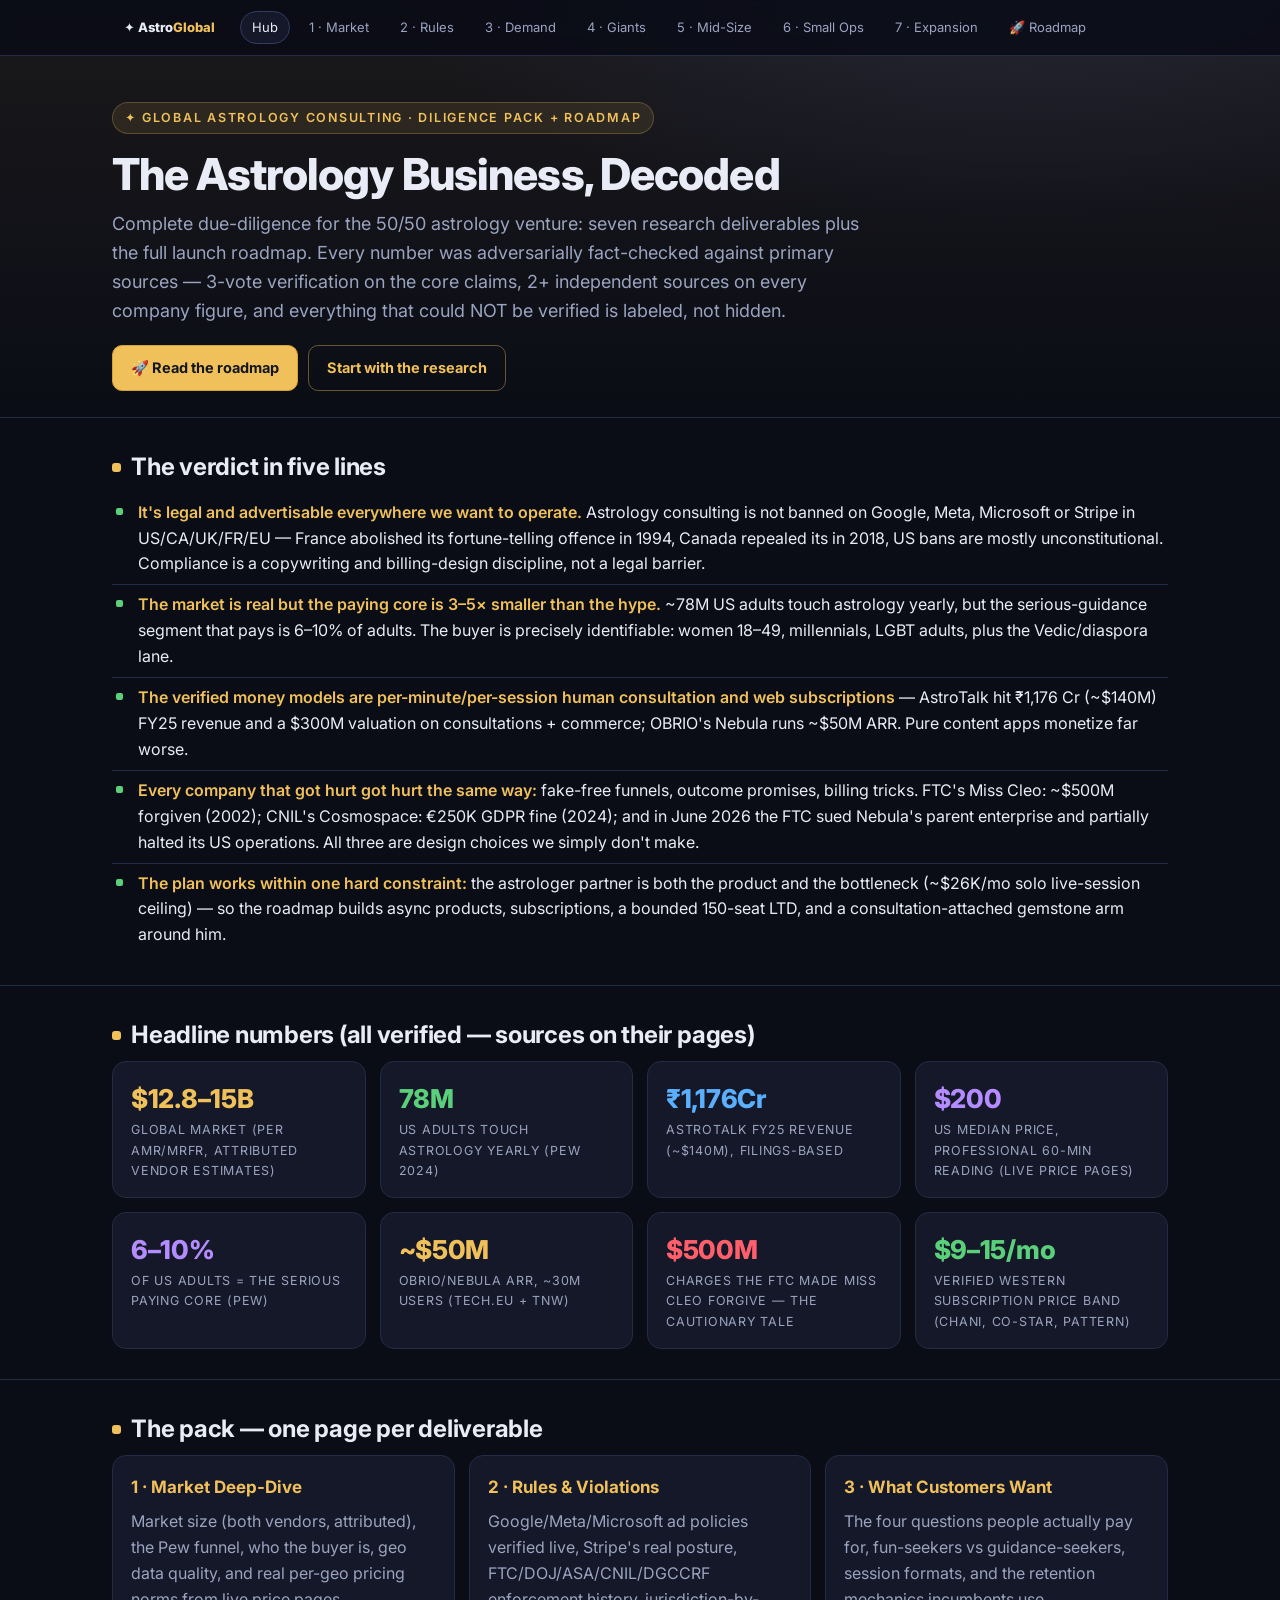
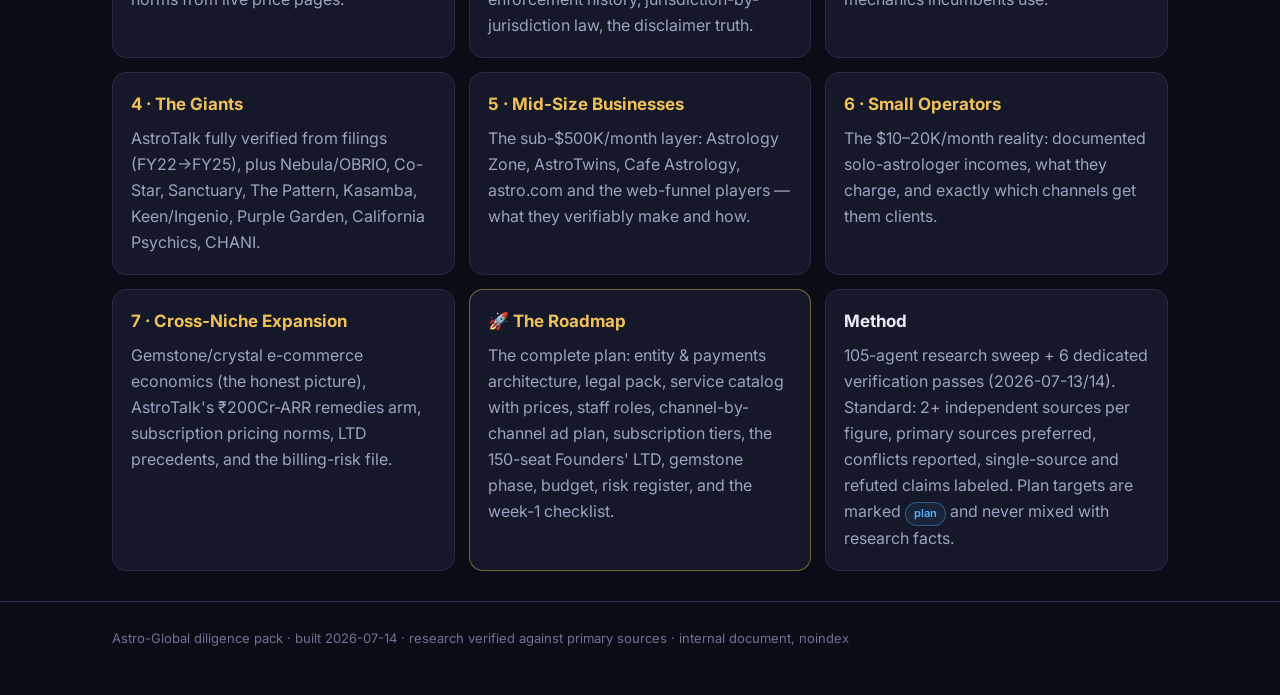
==== index.html @ 27e98808 "Astro-Global diligence pack: 7 research pages + roadmap Co-Authored-By: Claude Fable 5 <noreply@anth" ====
<!doctype html><html lang="en"><head>
<meta charset="utf-8"><meta name="viewport" content="width=device-width,initial-scale=1">
<meta name="robots" content="noindex,nofollow">
<link rel="icon" href="assets/favicon.svg" type="image/svg+xml"><meta name="theme-color" content="#0b0d16">
<title>Astro-Global — Astrology Business Diligence & Roadmap</title>
<meta name="description" content="Complete due-diligence pack for the global astrology consulting business: market, rules, demand, case studies, and the launch roadmap.">
<link rel="preconnect" href="https://fonts.googleapis.com"><link rel="preconnect" href="https://fonts.gstatic.com" crossorigin><link href="https://fonts.googleapis.com/css2?family=Inter:wght@400;500;600;700;800&display=swap" rel="stylesheet">
<link rel="stylesheet" href="assets/style.css">
</head><body>
<nav class="toc"><div class="wrap"><a class="brand" href="index.html">✦ Astro<span>Global</span></a><a class="on" href="index.html">Hub</a><a href="market.html">1 · Market</a><a href="rules.html">2 · Rules</a><a href="demand.html">3 · Demand</a><a href="giants.html">4 · Giants</a><a href="midsize.html">5 · Mid-Size</a><a href="small.html">6 · Small Ops</a><a href="expansion.html">7 · Expansion</a><a href="roadmap.html">🚀 Roadmap</a></div></nav>

<header class="hero"><div class="wrap">
<span class="kicker">✦ Global Astrology Consulting · Diligence Pack + Roadmap</span>
<h1>The Astrology Business, Decoded</h1>
<p class="lede">Complete due-diligence for the 50/50 astrology venture: seven research deliverables plus the full launch roadmap. Every number was adversarially fact-checked against primary sources — 3-vote verification on the core claims, 2+ independent sources on every company figure, and everything that could NOT be verified is labeled, not hidden.</p>
<div class="pill-row"><a class="btn" href="roadmap.html">🚀 Read the roadmap</a><a class="btn ghost" href="market.html">Start with the research</a></div>
</div></header>

<section id="verdict"><div class="wrap">
<h2><span class="dot"></span>The verdict in five lines</h2>
<ul class="clean">
<li><span class="k">It's legal and advertisable everywhere we want to operate.</span> Astrology consulting is not banned on Google, Meta, Microsoft or Stripe in US/CA/UK/FR/EU — France abolished its fortune-telling offence in 1994, Canada repealed its in 2018, US bans are mostly unconstitutional. Compliance is a copywriting and billing-design discipline, not a legal barrier.</li>
<li><span class="k">The market is real but the paying core is 3–5× smaller than the hype.</span> ~78M US adults touch astrology yearly, but the serious-guidance segment that pays is 6–10% of adults. The buyer is precisely identifiable: women 18–49, millennials, LGBT adults, plus the Vedic/diaspora lane.</li>
<li><span class="k">The verified money models are per-minute/per-session human consultation and web subscriptions</span> — AstroTalk hit ₹1,176 Cr (~$140M) FY25 revenue and a $300M valuation on consultations + commerce; OBRIO's Nebula runs ~$50M ARR. Pure content apps monetize far worse.</li>
<li><span class="k">Every company that got hurt got hurt the same way:</span> fake-free funnels, outcome promises, billing tricks. FTC's Miss Cleo: ~$500M forgiven (2002); CNIL's Cosmospace: €250K GDPR fine (2024); and in June 2026 the FTC sued Nebula's parent enterprise and partially halted its US operations. All three are design choices we simply don't make.</li>
<li><span class="k">The plan works within one hard constraint:</span> the astrologer partner is both the product and the bottleneck (~$26K/mo solo live-session ceiling) — so the roadmap builds async products, subscriptions, a bounded 150-seat LTD, and a consultation-attached gemstone arm around him.</li>
</ul>
</div></section>

<section id="stats"><div class="wrap">
<h2><span class="dot"></span>Headline numbers (all verified — sources on their pages)</h2>
<div class="grid g4">
<div class="stat mar"><div class="n">$12.8–15B</div><div class="l">Global market (per AMR/MRFR, attributed vendor estimates)</div></div>
<div class="stat leaf"><div class="n">78M</div><div class="l">US adults touch astrology yearly (Pew 2024)</div></div>
<div class="stat sky"><div class="n">₹1,176Cr</div><div class="l">AstroTalk FY25 revenue (~$140M), filings-based</div></div>
<div class="stat berry"><div class="n">$200</div><div class="l">US median price, professional 60-min reading (live price pages)</div></div>
</div>
<div class="grid g4" style="margin-top:14px">
<div class="stat berry"><div class="n">6–10%</div><div class="l">Of US adults = the serious paying core (Pew)</div></div>
<div class="stat mar"><div class="n">~$50M</div><div class="l">OBRIO/Nebula ARR, ~30M users (Tech.eu + TNW)</div></div>
<div class="stat chili"><div class="n">$500M</div><div class="l">Charges the FTC made Miss Cleo forgive — the cautionary tale</div></div>
<div class="stat leaf"><div class="n">$9–15/mo</div><div class="l">Verified Western subscription price band (CHANI, Co-Star, Pattern)</div></div>
</div>
</div></section>

<section id="pages"><div class="wrap">
<h2><span class="dot"></span>The pack — one page per deliverable</h2>
<div class="grid g3">
<div class="card"><h3><a href="market.html">1 · Market Deep-Dive</a></h3><p style="color:var(--muted);margin:.3em 0 0">Market size (both vendors, attributed), the Pew funnel, who the buyer is, geo data quality, and real per-geo pricing norms from live price pages.</p></div>
<div class="card"><h3><a href="rules.html">2 · Rules & Violations</a></h3><p style="color:var(--muted);margin:.3em 0 0">Google/Meta/Microsoft ad policies verified live, Stripe's real posture, FTC/DOJ/ASA/CNIL/DGCCRF enforcement history, jurisdiction-by-jurisdiction law, the disclaimer truth.</p></div>
<div class="card"><h3><a href="demand.html">3 · What Customers Want</a></h3><p style="color:var(--muted);margin:.3em 0 0">The four questions people actually pay for, fun-seekers vs guidance-seekers, session formats, and the retention mechanics incumbents use.</p></div>
<div class="card"><h3><a href="giants.html">4 · The Giants</a></h3><p style="color:var(--muted);margin:.3em 0 0">AstroTalk fully verified from filings (FY22→FY25), plus Nebula/OBRIO, Co-Star, Sanctuary, The Pattern, Kasamba, Keen/Ingenio, Purple Garden, California Psychics, CHANI.</p></div>
<div class="card"><h3><a href="midsize.html">5 · Mid-Size Businesses</a></h3><p style="color:var(--muted);margin:.3em 0 0">The sub-$500K/month layer: Astrology Zone, AstroTwins, Cafe Astrology, astro.com and the web-funnel players — what they verifiably make and how.</p></div>
<div class="card"><h3><a href="small.html">6 · Small Operators</a></h3><p style="color:var(--muted);margin:.3em 0 0">The $10–20K/month reality: documented solo-astrologer incomes, what they charge, and exactly which channels get them clients.</p></div>
<div class="card"><h3><a href="expansion.html">7 · Cross-Niche Expansion</a></h3><p style="color:var(--muted);margin:.3em 0 0">Gemstone/crystal e-commerce economics (the honest picture), AstroTalk's ₹200Cr-ARR remedies arm, subscription pricing norms, LTD precedents, and the billing-risk file.</p></div>
<div class="card" style="border-color:rgba(240,192,90,.45)"><h3><a href="roadmap.html">🚀 The Roadmap</a></h3><p style="color:var(--muted);margin:.3em 0 0">The complete plan: entity & payments architecture, legal pack, service catalog with prices, staff roles, channel-by-channel ad plan, subscription tiers, the 150-seat Founders' LTD, gemstone phase, budget, risk register, and the week-1 checklist.</p></div>
<div class="card"><h3>Method</h3><p style="color:var(--muted);margin:.3em 0 0">105-agent research sweep + 6 dedicated verification passes (2026-07-13/14). Standard: 2+ independent sources per figure, primary sources preferred, conflicts reported, single-source and refuted claims labeled. Plan targets are marked <span class="badge sky">plan</span> and never mixed with research facts.</p></div>
</div>
</div></section>

<footer><div class="wrap">Astro-Global diligence pack · built 2026-07-14 · research verified against primary sources · internal document, noindex</div></footer>
</body></html>
---- assets/style.css ----
/* ===== Astro-Global — business diligence workspace ===== */
:root{
  --bg:#0b0d16; --bg2:#0f1220; --panel:#141828; --panel2:#191e33;
  --line:#242b45; --line2:#333d63;
  --ink:#e9ecf6; --muted:#9aa4c0; --faint:#6b7492;
  --gold:#f0c05a; --gold-d:#d4a133;
  --leaf:#5bd07a; --leaf-d:#37a85a;
  --chili:#ff5f6b; --berry:#b48cff; --sky:#5ab0ff;
  --radius:14px; --radius-sm:9px;
  --mono:'SF Mono',ui-monospace,'Cascadia Code','JetBrains Mono',Menlo,Consolas,monospace;
  --sans:'Inter',system-ui,-apple-system,'Segoe UI',Roboto,sans-serif;
}
*{box-sizing:border-box}
html{scroll-behavior:smooth}
body{
  margin:0;background:radial-gradient(1200px 600px at 80% -10%,#1a1f38 0,var(--bg) 55%) fixed,var(--bg);
  color:var(--ink);font-family:var(--sans);line-height:1.62;font-size:16px;
  -webkit-font-smoothing:antialiased;
}
.wrap{max-width:1100px;margin:0 auto;padding:0 22px}
a{color:var(--gold);text-decoration:none}
a:hover{text-decoration:underline}

/* hero */
.hero{padding:46px 0 26px;border-bottom:1px solid var(--line);
  background:linear-gradient(180deg,rgba(240,192,90,.06),transparent)}
.kicker{display:inline-flex;align-items:center;gap:8px;font-size:12.5px;font-weight:600;
  letter-spacing:.14em;text-transform:uppercase;color:var(--gold);
  background:rgba(240,192,90,.10);border:1px solid rgba(240,192,90,.25);
  padding:5px 12px;border-radius:999px}
h1{font-size:clamp(28px,4.3vw,44px);line-height:1.1;margin:16px 0 10px;letter-spacing:-.02em;font-weight:800}
.lede{color:var(--muted);font-size:18px;max-width:760px;margin:0}
.crumbs{font-size:13px;color:var(--faint);margin-bottom:18px}
.crumbs a{color:var(--muted)}
.pill-row{display:flex;gap:10px;flex-wrap:wrap;margin-top:20px}
.btn{display:inline-block;background:var(--gold);color:#14161f;font-weight:700;font-size:14.5px;
  padding:10px 18px;border-radius:10px;border:1px solid var(--gold-d)}
.btn:hover{text-decoration:none;filter:brightness(1.07)}
.btn.ghost{background:transparent;color:var(--gold);border:1px solid rgba(240,192,90,.4)}

/* layout */
section{padding:30px 0;border-bottom:1px solid var(--line)}
h2{font-size:24px;margin:0 0 6px;letter-spacing:-.01em;display:flex;align-items:center;gap:10px}
h2 .dot{width:9px;height:9px;border-radius:3px;background:var(--gold);display:inline-block}
h3{font-size:17px;margin:22px 0 8px;color:var(--ink)}
.sub{color:var(--muted);margin:.2em 0 1.1em;max-width:820px}
.grid{display:grid;gap:14px}
.g2{grid-template-columns:repeat(2,1fr)} .g3{grid-template-columns:repeat(3,1fr)} .g4{grid-template-columns:repeat(4,1fr)}
@media(max-width:760px){.g2,.g3,.g4{grid-template-columns:1fr}}
@media(min-width:761px) and (max-width:980px){.g4{grid-template-columns:repeat(2,1fr)}}

/* TOC */
.toc{position:sticky;top:0;z-index:20;background:rgba(11,13,22,.82);backdrop-filter:blur(10px);
  border-bottom:1px solid var(--line);padding:11px 0}
.toc .wrap{display:flex;gap:7px;flex-wrap:wrap;align-items:center}
.toc a{font-size:13px;color:var(--muted);padding:5px 11px;border-radius:999px;border:1px solid transparent}
.toc a:hover{color:var(--ink);background:var(--panel);text-decoration:none;border-color:var(--line2)}
.toc a.on{color:var(--ink);background:var(--panel);border-color:var(--line2)}
.toc .brand{font-weight:800;color:var(--ink);margin-right:6px}
.toc .brand span{color:var(--gold)}

/* cards / panels */
.card{background:var(--panel);border:1px solid var(--line);border-radius:var(--radius);padding:18px}
.card h3{margin-top:0}
.stat{background:var(--panel);border:1px solid var(--line);border-radius:var(--radius);padding:16px 18px}
.stat .n{font-size:26px;font-weight:800;letter-spacing:-.01em}
.stat .l{font-size:12.5px;color:var(--muted);text-transform:uppercase;letter-spacing:.06em}
.stat.mar .n{color:var(--gold)} .stat.leaf .n{color:var(--leaf)} .stat.sky .n{color:var(--sky)} .stat.berry .n{color:var(--berry)} .stat.chili .n{color:var(--chili)}

/* tables */
.tbl-wrap{overflow-x:auto;border:1px solid var(--line);border-radius:var(--radius)}
table{border-collapse:collapse;width:100%;font-size:14px;min-width:560px}
th,td{padding:10px 13px;text-align:left;border-bottom:1px solid var(--line)}
th{background:var(--panel2);color:var(--muted);font-weight:600;font-size:12px;text-transform:uppercase;letter-spacing:.05em;position:sticky;top:0}
tr:last-child td{border-bottom:none}
tbody tr:hover{background:rgba(255,255,255,.02)}
td.num{font-variant-numeric:tabular-nums;font-family:var(--mono);white-space:nowrap}
.rank{color:var(--faint);font-family:var(--mono)}
.badge{display:inline-block;font-size:11px;font-weight:600;padding:2px 8px;border-radius:999px;border:1px solid var(--line2);color:var(--muted)}
.badge.hot{color:var(--chili);border-color:rgba(255,95,107,.4);background:rgba(255,95,107,.08)}
.badge.win{color:var(--leaf);border-color:rgba(91,208,122,.4);background:rgba(91,208,122,.08)}
.badge.gold{color:var(--gold);border-color:rgba(240,192,90,.4);background:rgba(240,192,90,.08)}
.badge.sky{color:var(--sky);border-color:rgba(90,176,255,.4);background:rgba(90,176,255,.08)}

/* lists */
ul.clean{padding-left:0;list-style:none;margin:0}
ul.clean li{padding:7px 0 7px 26px;position:relative;border-bottom:1px solid var(--line)}
ul.clean li:before{content:"";position:absolute;left:4px;top:15px;width:7px;height:7px;border-radius:2px;background:var(--leaf)}
ul.clean li:last-child{border-bottom:none}
ul.clean.risk li:before{background:var(--chili)}
.k{color:var(--gold);font-weight:600}

/* callout notes */
.note{background:var(--panel2);border:1px solid var(--line2);border-left:3px solid var(--gold);border-radius:10px;padding:14px 16px;margin:12px 0;font-size:14px;color:var(--muted)}
.note b{color:var(--ink)}
.note.red{border-left-color:var(--chili)}
.note.green{border-left-color:var(--leaf)}
.note.blue{border-left-color:var(--sky)}

/* source refs */
.src{font-size:12px;color:var(--faint)}
.src a{color:var(--faint);text-decoration:underline;text-decoration-color:var(--line2)}
.src a:hover{color:var(--muted)}

/* footer */
footer{padding:26px 0 46px;color:var(--faint);font-size:13px}
footer a{color:var(--muted)}

/* page-to-page nav */
.pagenav{display:flex;justify-content:space-between;gap:12px;padding:22px 0}
.pagenav a{background:var(--panel);border:1px solid var(--line);border-radius:10px;padding:10px 16px;font-size:14px;color:var(--ink)}
.pagenav a:hover{border-color:var(--gold);text-decoration:none}
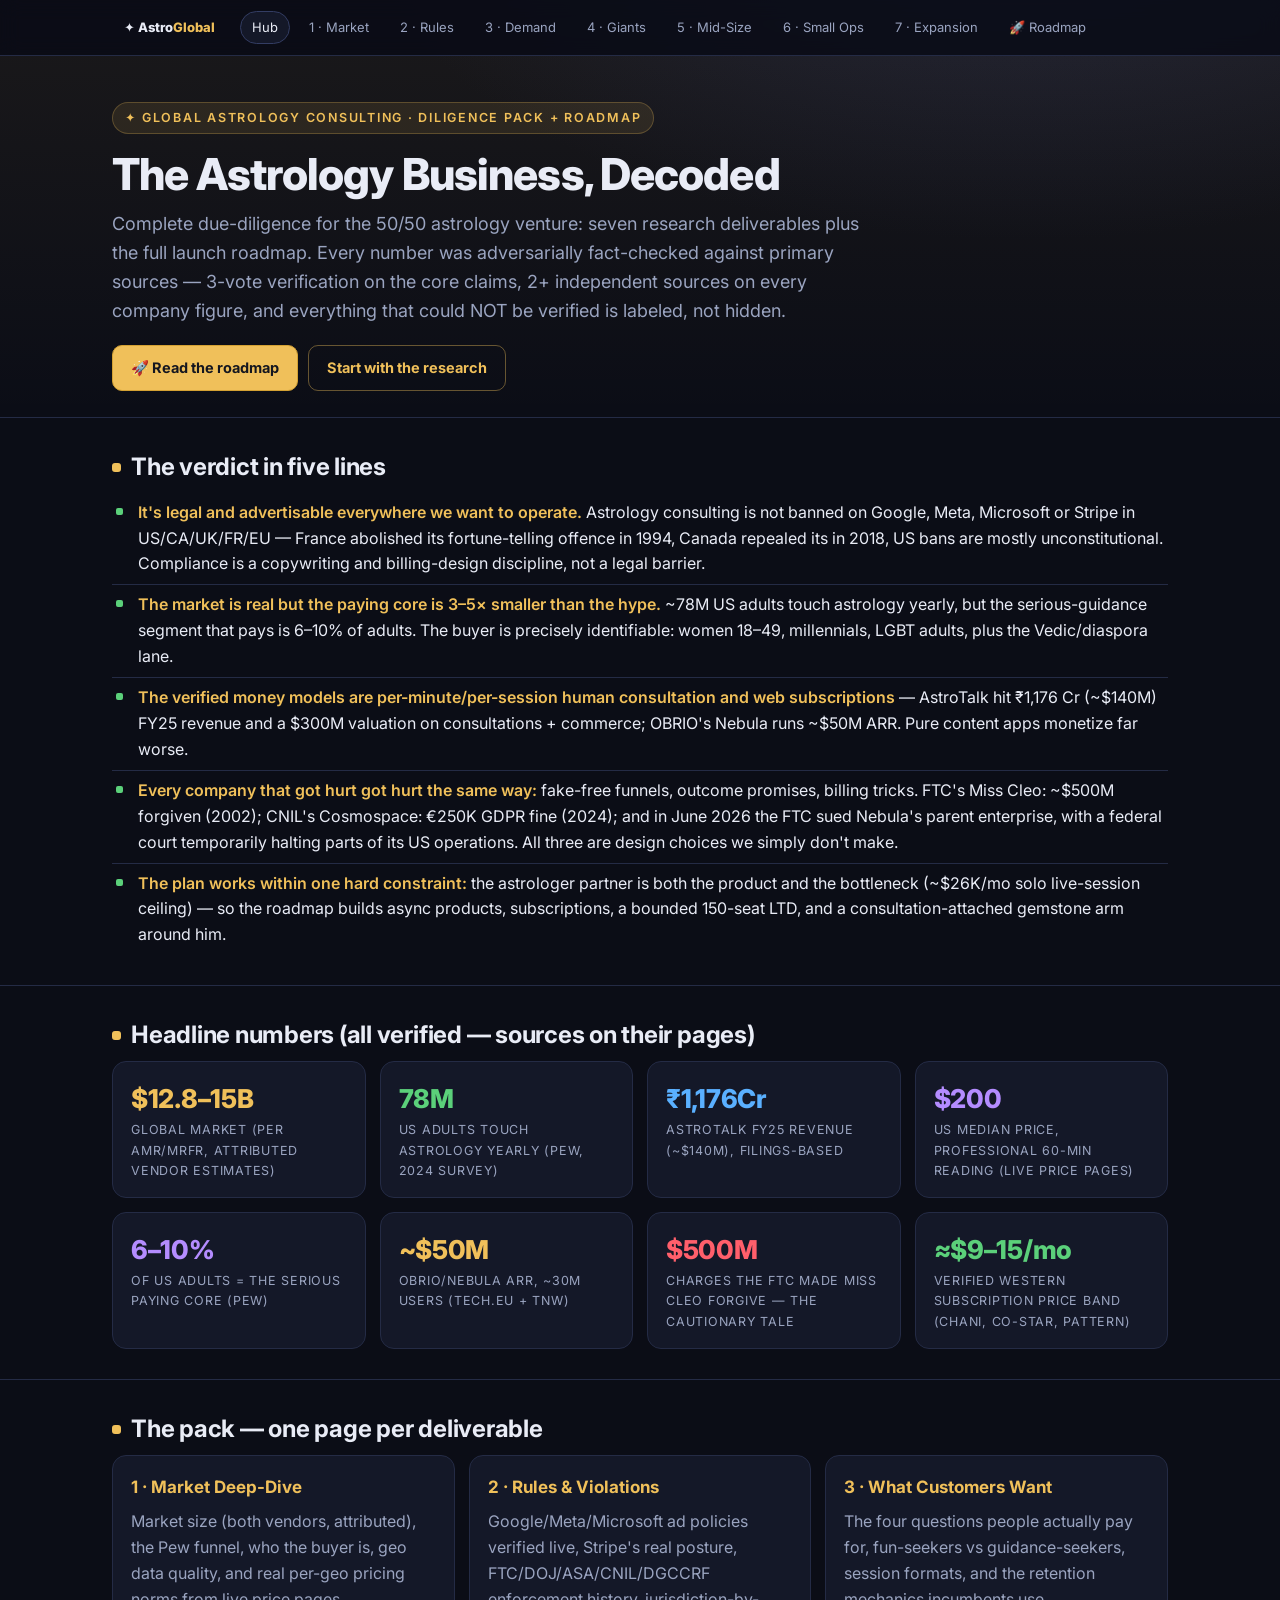
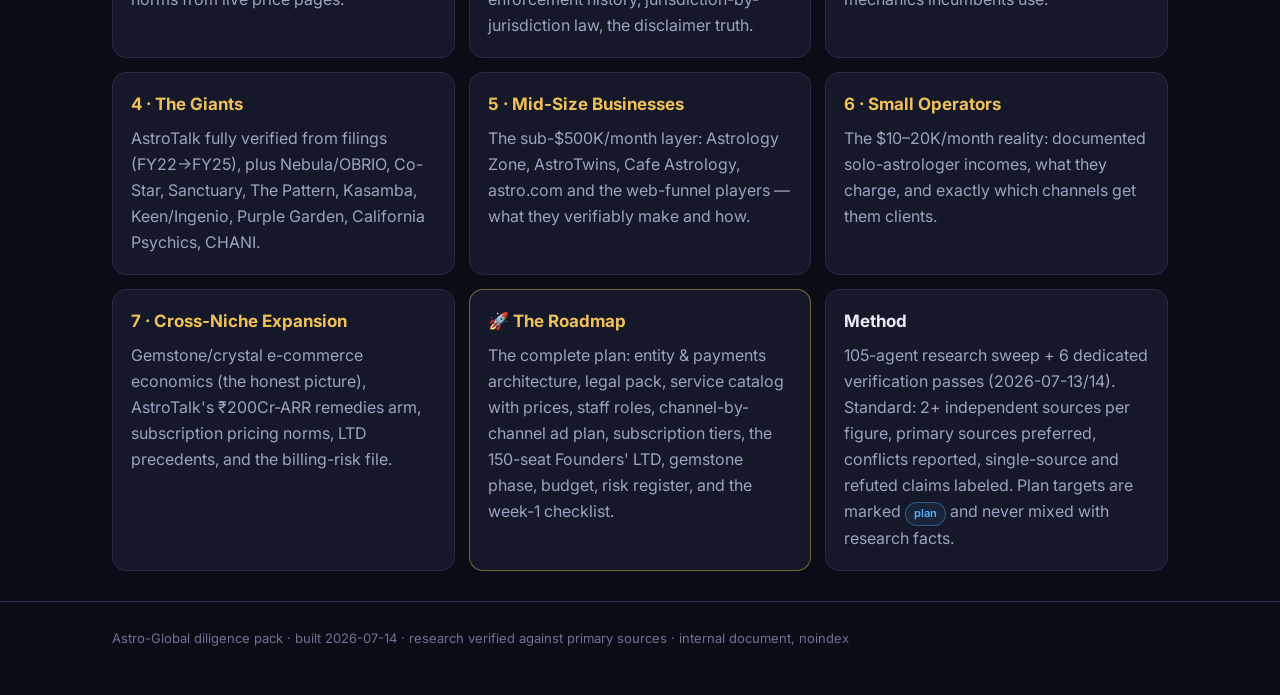
==== commit 8d064107: "Apply QA fixes: Pew trend order, Moonly pricing, consistency alignments Co-Authored-By: Claude Fable" ====
--- a/index.html
+++ b/index.html
@@ -22,7 +22,7 @@
 <li><span class="k">It's legal and advertisable everywhere we want to operate.</span> Astrology consulting is not banned on Google, Meta, Microsoft or Stripe in US/CA/UK/FR/EU — France abolished its fortune-telling offence in 1994, Canada repealed its in 2018, US bans are mostly unconstitutional. Compliance is a copywriting and billing-design discipline, not a legal barrier.</li>
 <li><span class="k">The market is real but the paying core is 3–5× smaller than the hype.</span> ~78M US adults touch astrology yearly, but the serious-guidance segment that pays is 6–10% of adults. The buyer is precisely identifiable: women 18–49, millennials, LGBT adults, plus the Vedic/diaspora lane.</li>
 <li><span class="k">The verified money models are per-minute/per-session human consultation and web subscriptions</span> — AstroTalk hit ₹1,176 Cr (~$140M) FY25 revenue and a $300M valuation on consultations + commerce; OBRIO's Nebula runs ~$50M ARR. Pure content apps monetize far worse.</li>
-<li><span class="k">Every company that got hurt got hurt the same way:</span> fake-free funnels, outcome promises, billing tricks. FTC's Miss Cleo: ~$500M forgiven (2002); CNIL's Cosmospace: €250K GDPR fine (2024); and in June 2026 the FTC sued Nebula's parent enterprise and partially halted its US operations. All three are design choices we simply don't make.</li>
+<li><span class="k">Every company that got hurt got hurt the same way:</span> fake-free funnels, outcome promises, billing tricks. FTC's Miss Cleo: ~$500M forgiven (2002); CNIL's Cosmospace: €250K GDPR fine (2024); and in June 2026 the FTC sued Nebula's parent enterprise, with a federal court temporarily halting parts of its US operations. All three are design choices we simply don't make.</li>
 <li><span class="k">The plan works within one hard constraint:</span> the astrologer partner is both the product and the bottleneck (~$26K/mo solo live-session ceiling) — so the roadmap builds async products, subscriptions, a bounded 150-seat LTD, and a consultation-attached gemstone arm around him.</li>
 </ul>
 </div></section>
@@ -31,7 +31,7 @@
 <h2><span class="dot"></span>Headline numbers (all verified — sources on their pages)</h2>
 <div class="grid g4">
 <div class="stat mar"><div class="n">$12.8–15B</div><div class="l">Global market (per AMR/MRFR, attributed vendor estimates)</div></div>
-<div class="stat leaf"><div class="n">78M</div><div class="l">US adults touch astrology yearly (Pew 2024)</div></div>
+<div class="stat leaf"><div class="n">78M</div><div class="l">US adults touch astrology yearly (Pew, 2024 survey)</div></div>
 <div class="stat sky"><div class="n">₹1,176Cr</div><div class="l">AstroTalk FY25 revenue (~$140M), filings-based</div></div>
 <div class="stat berry"><div class="n">$200</div><div class="l">US median price, professional 60-min reading (live price pages)</div></div>
 </div>
@@ -39,7 +39,7 @@
 <div class="stat berry"><div class="n">6–10%</div><div class="l">Of US adults = the serious paying core (Pew)</div></div>
 <div class="stat mar"><div class="n">~$50M</div><div class="l">OBRIO/Nebula ARR, ~30M users (Tech.eu + TNW)</div></div>
 <div class="stat chili"><div class="n">$500M</div><div class="l">Charges the FTC made Miss Cleo forgive — the cautionary tale</div></div>
-<div class="stat leaf"><div class="n">$9–15/mo</div><div class="l">Verified Western subscription price band (CHANI, Co-Star, Pattern)</div></div>
+<div class="stat leaf"><div class="n">≈$9–15/mo</div><div class="l">Verified Western subscription price band (CHANI, Co-Star, Pattern)</div></div>
 </div>
 </div></section>
 
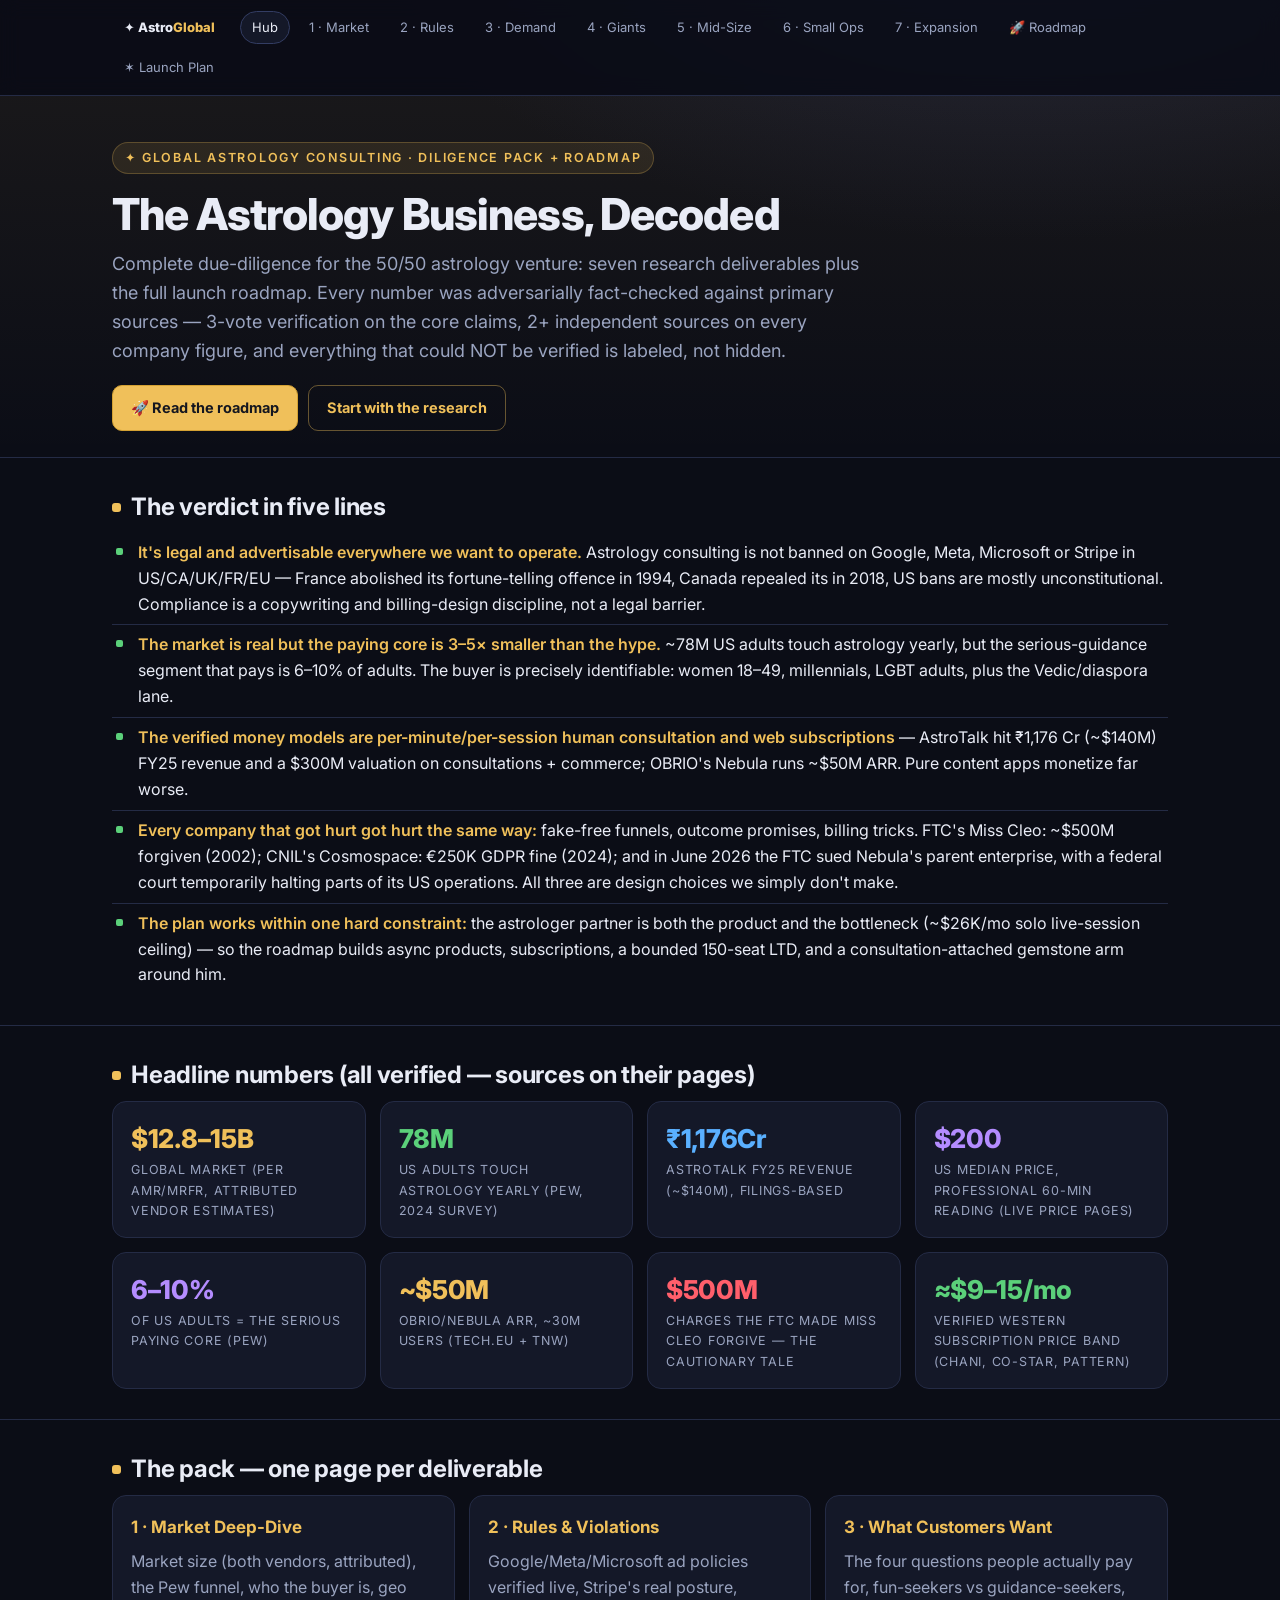
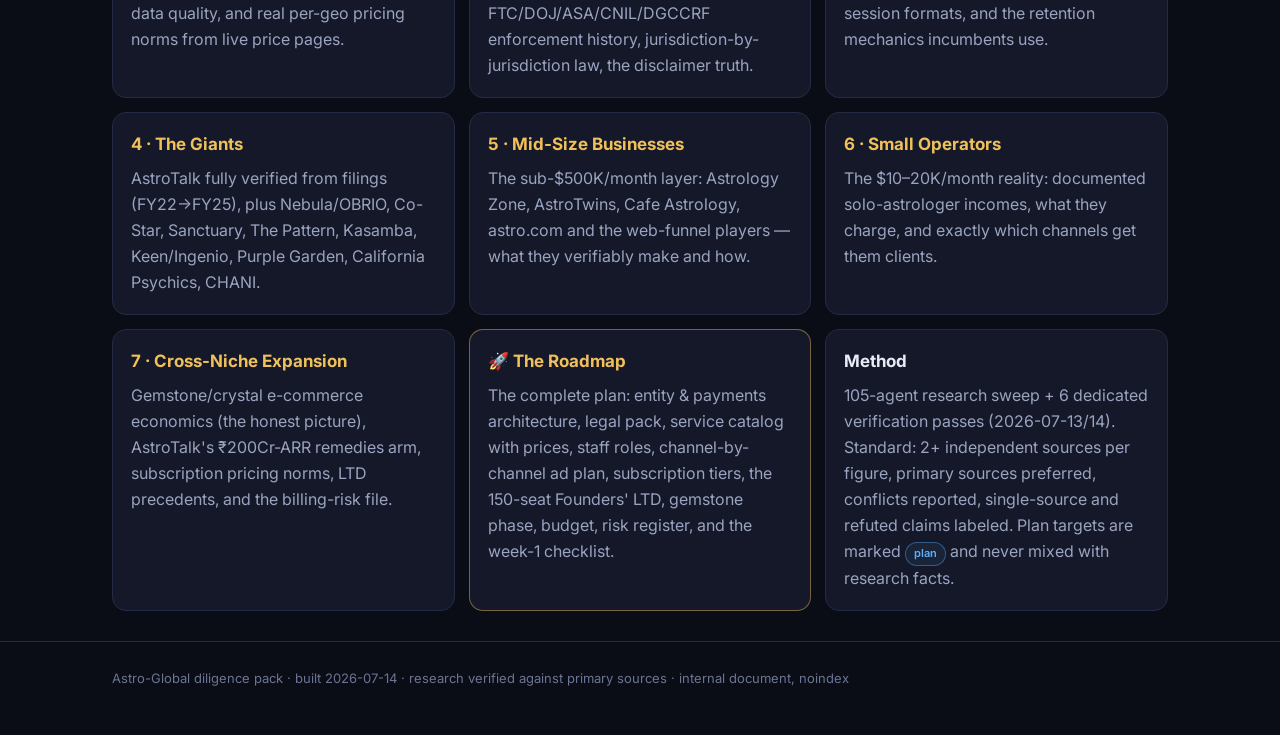
==== commit 6fee8ff8: "Add Launch Plan: celestial-almanac theme, 5 phases, every step detailed Co-Authored-By: Claude Fable" ====
--- a/index.html
+++ b/index.html
@@ -7,7 +7,7 @@
 <link rel="preconnect" href="https://fonts.googleapis.com"><link rel="preconnect" href="https://fonts.gstatic.com" crossorigin><link href="https://fonts.googleapis.com/css2?family=Inter:wght@400;500;600;700;800&display=swap" rel="stylesheet">
 <link rel="stylesheet" href="assets/style.css">
 </head><body>
-<nav class="toc"><div class="wrap"><a class="brand" href="index.html">✦ Astro<span>Global</span></a><a class="on" href="index.html">Hub</a><a href="market.html">1 · Market</a><a href="rules.html">2 · Rules</a><a href="demand.html">3 · Demand</a><a href="giants.html">4 · Giants</a><a href="midsize.html">5 · Mid-Size</a><a href="small.html">6 · Small Ops</a><a href="expansion.html">7 · Expansion</a><a href="roadmap.html">🚀 Roadmap</a></div></nav>
+<nav class="toc"><div class="wrap"><a class="brand" href="index.html">✦ Astro<span>Global</span></a><a class="on" href="index.html">Hub</a><a href="market.html">1 · Market</a><a href="rules.html">2 · Rules</a><a href="demand.html">3 · Demand</a><a href="giants.html">4 · Giants</a><a href="midsize.html">5 · Mid-Size</a><a href="small.html">6 · Small Ops</a><a href="expansion.html">7 · Expansion</a><a href="roadmap.html">🚀 Roadmap</a><a href="launch.html">✶ Launch Plan</a></div></nav>
 
 <header class="hero"><div class="wrap">
 <span class="kicker">✦ Global Astrology Consulting · Diligence Pack + Roadmap</span>
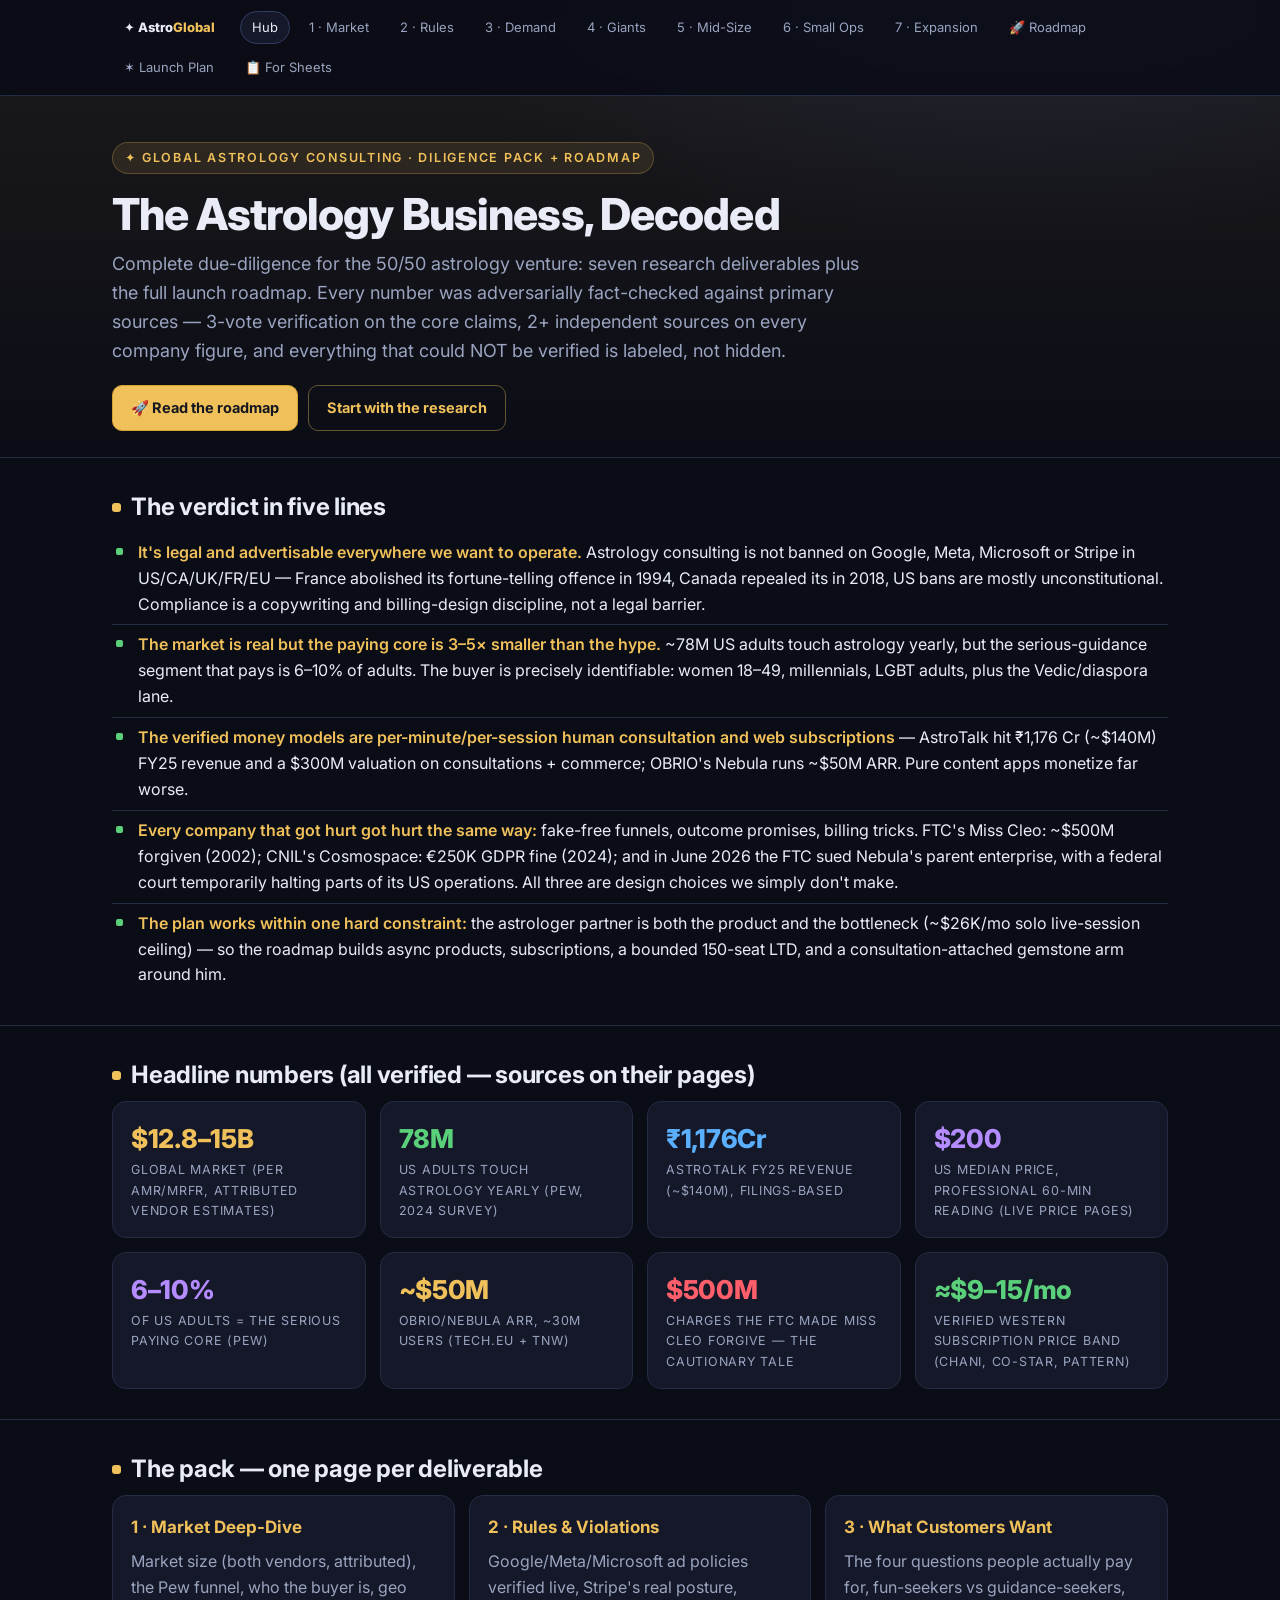
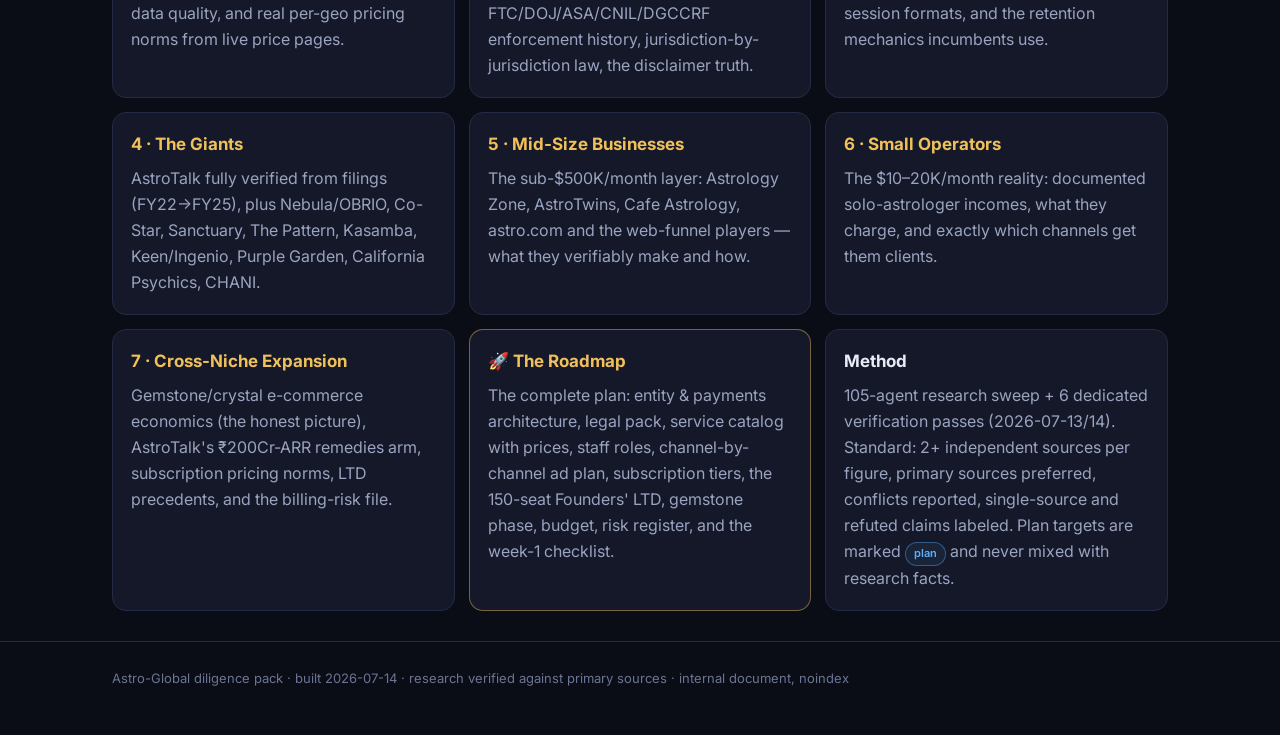
==== commit e5090f9f: "Add Google Sheets copy-paste page: 7 pre-formatted colour tables, browser-tested copy buttons Co-Aut" ====
--- a/index.html
+++ b/index.html
@@ -7,7 +7,7 @@
 <link rel="preconnect" href="https://fonts.googleapis.com"><link rel="preconnect" href="https://fonts.gstatic.com" crossorigin><link href="https://fonts.googleapis.com/css2?family=Inter:wght@400;500;600;700;800&display=swap" rel="stylesheet">
 <link rel="stylesheet" href="assets/style.css">
 </head><body>
-<nav class="toc"><div class="wrap"><a class="brand" href="index.html">✦ Astro<span>Global</span></a><a class="on" href="index.html">Hub</a><a href="market.html">1 · Market</a><a href="rules.html">2 · Rules</a><a href="demand.html">3 · Demand</a><a href="giants.html">4 · Giants</a><a href="midsize.html">5 · Mid-Size</a><a href="small.html">6 · Small Ops</a><a href="expansion.html">7 · Expansion</a><a href="roadmap.html">🚀 Roadmap</a><a href="launch.html">✶ Launch Plan</a></div></nav>
+<nav class="toc"><div class="wrap"><a class="brand" href="index.html">✦ Astro<span>Global</span></a><a class="on" href="index.html">Hub</a><a href="market.html">1 · Market</a><a href="rules.html">2 · Rules</a><a href="demand.html">3 · Demand</a><a href="giants.html">4 · Giants</a><a href="midsize.html">5 · Mid-Size</a><a href="small.html">6 · Small Ops</a><a href="expansion.html">7 · Expansion</a><a href="roadmap.html">🚀 Roadmap</a><a href="launch.html">✶ Launch Plan</a><a href="sheet.html">📋 For Sheets</a></div></nav>
 
 <header class="hero"><div class="wrap">
 <span class="kicker">✦ Global Astrology Consulting · Diligence Pack + Roadmap</span>
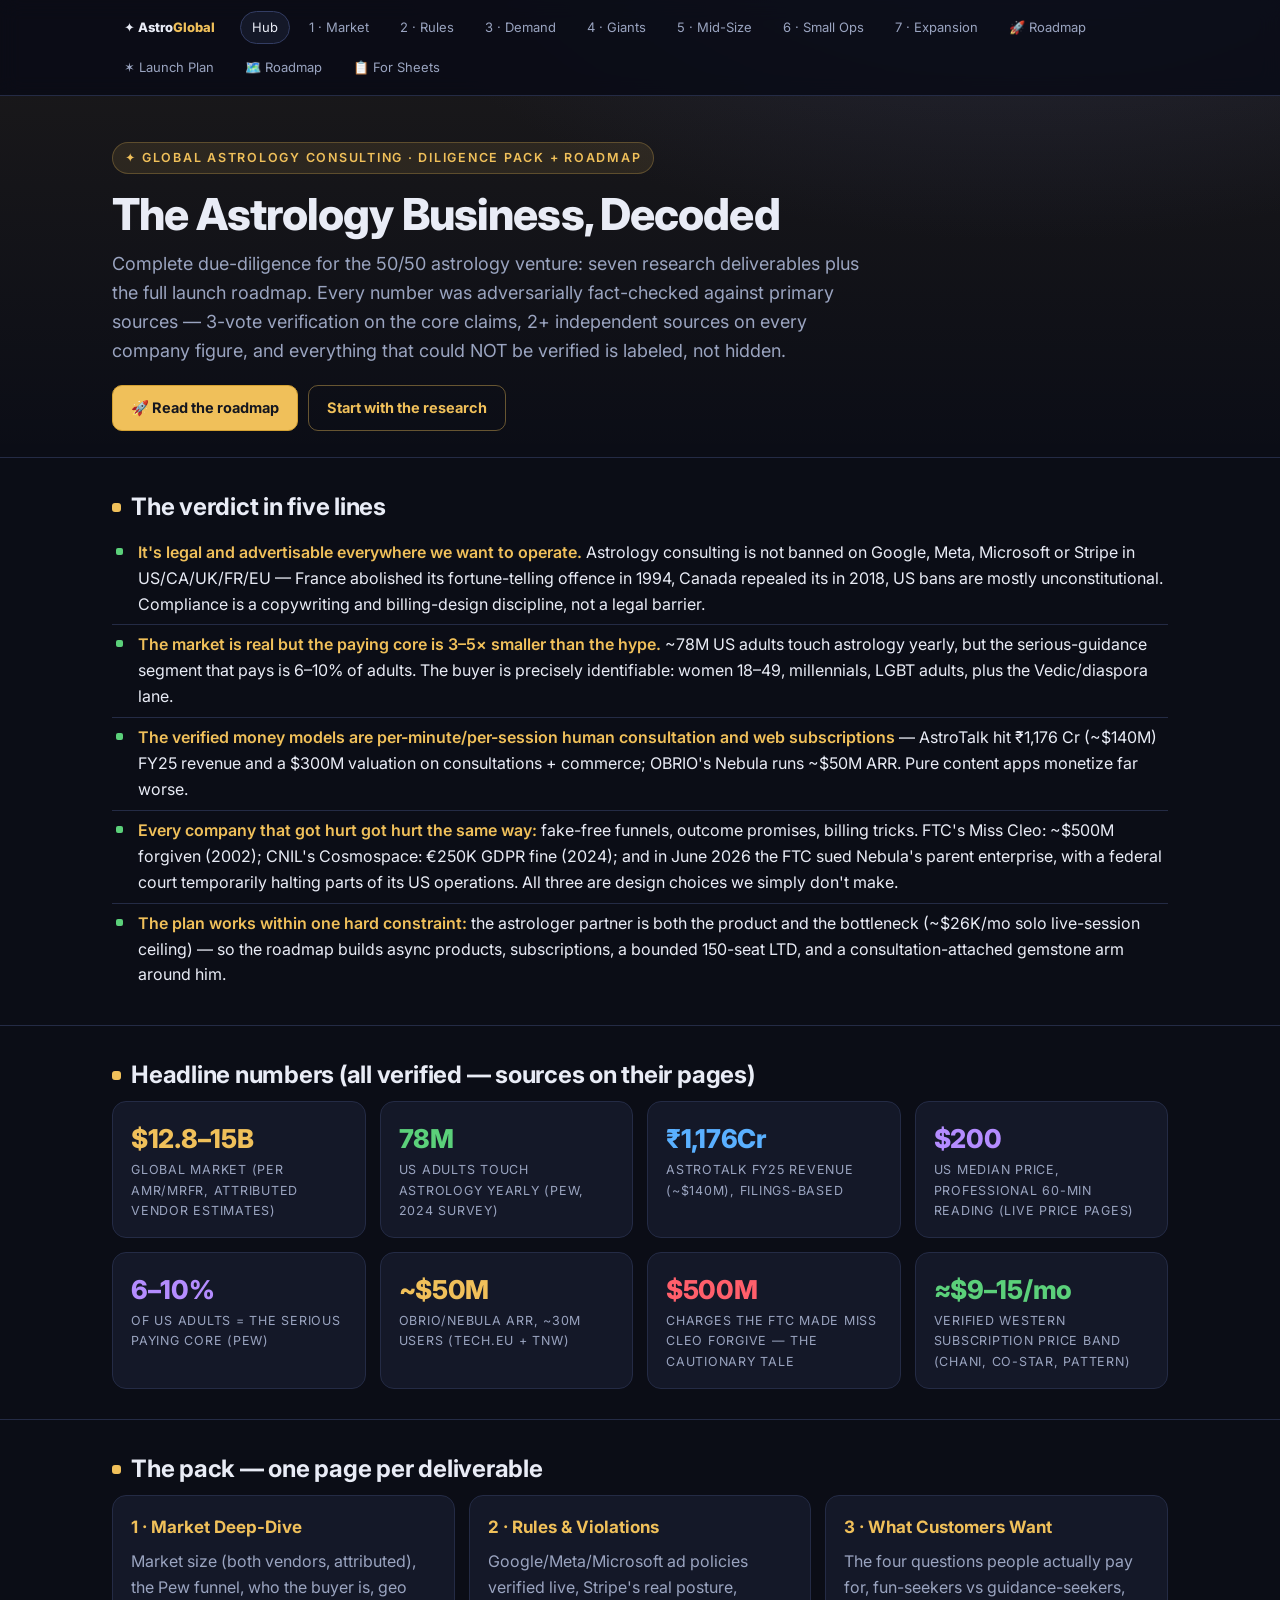
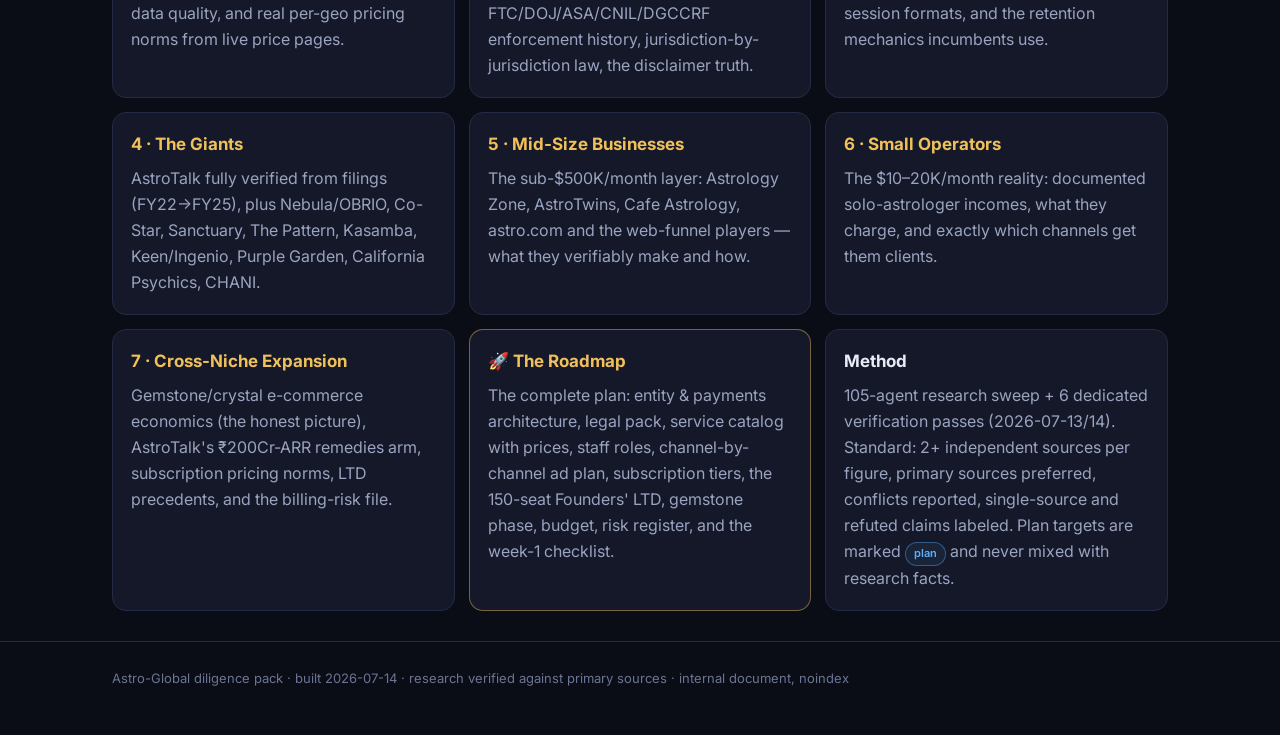
==== commit 9e22132b: "Add visual roadmap: dotted-path journey, 3-country site structure, resources Co-Authored-By: Claude " ====
--- a/index.html
+++ b/index.html
@@ -7,7 +7,7 @@
 <link rel="preconnect" href="https://fonts.googleapis.com"><link rel="preconnect" href="https://fonts.gstatic.com" crossorigin><link href="https://fonts.googleapis.com/css2?family=Inter:wght@400;500;600;700;800&display=swap" rel="stylesheet">
 <link rel="stylesheet" href="assets/style.css">
 </head><body>
-<nav class="toc"><div class="wrap"><a class="brand" href="index.html">✦ Astro<span>Global</span></a><a class="on" href="index.html">Hub</a><a href="market.html">1 · Market</a><a href="rules.html">2 · Rules</a><a href="demand.html">3 · Demand</a><a href="giants.html">4 · Giants</a><a href="midsize.html">5 · Mid-Size</a><a href="small.html">6 · Small Ops</a><a href="expansion.html">7 · Expansion</a><a href="roadmap.html">🚀 Roadmap</a><a href="launch.html">✶ Launch Plan</a><a href="sheet.html">📋 For Sheets</a></div></nav>
+<nav class="toc"><div class="wrap"><a class="brand" href="index.html">✦ Astro<span>Global</span></a><a class="on" href="index.html">Hub</a><a href="market.html">1 · Market</a><a href="rules.html">2 · Rules</a><a href="demand.html">3 · Demand</a><a href="giants.html">4 · Giants</a><a href="midsize.html">5 · Mid-Size</a><a href="small.html">6 · Small Ops</a><a href="expansion.html">7 · Expansion</a><a href="roadmap.html">🚀 Roadmap</a><a href="launch.html">✶ Launch Plan</a><a href="blueprint.html">🗺️ Roadmap</a><a href="sheet.html">📋 For Sheets</a></div></nav>
 
 <header class="hero"><div class="wrap">
 <span class="kicker">✦ Global Astrology Consulting · Diligence Pack + Roadmap</span>
